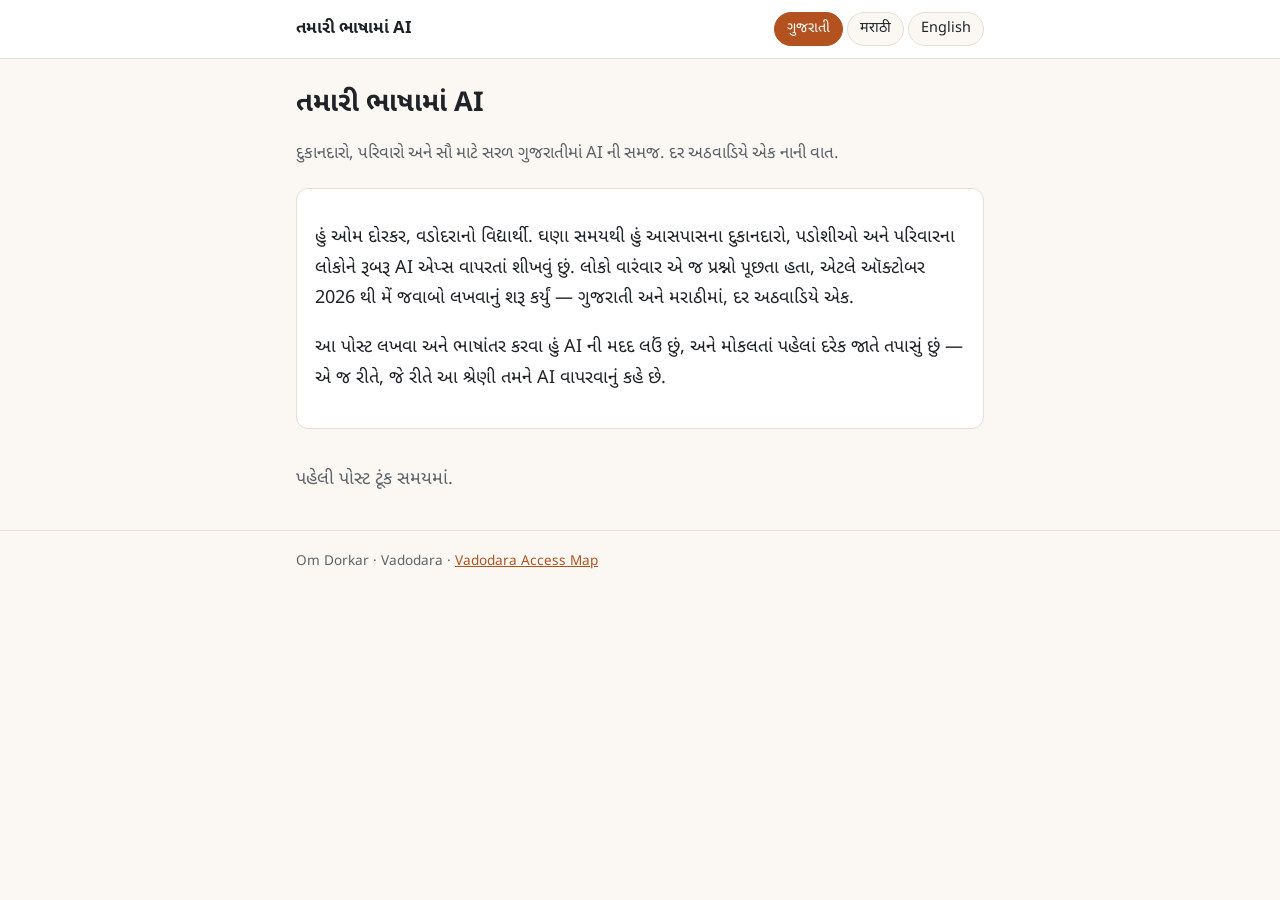
==== post.html @ b699a769 "Add the AI in your language site and 60 draft posts All posts are drafts (published: null) until Om " ====
<!doctype html>
<html lang="gu">
<head>
<meta charset="utf-8">
<meta name="viewport" content="width=device-width, initial-scale=1">
<title>AI in your language · Om Dorkar</title>
<meta name="description" content="Plain-language AI explainers in Gujarati and Marathi for shop owners, families and local businesses in Vadodara.">
<link rel="preconnect" href="https://fonts.googleapis.com">
<link rel="stylesheet" href="https://fonts.googleapis.com/css2?family=Noto+Sans+Devanagari:wght@400;700&family=Noto+Sans+Gujarati:wght@400;700&display=swap">
<link rel="stylesheet" href="style.css">
</head>
<body data-page="post">
<header class="site"><div class="wrap"></div></header>
<main class="wrap"></main>
<footer><div class="wrap"></div></footer>
<script src="data/site.js"></script>
<script src="data/manifest.js"></script>
<script src="app.js"></script>
</body>
</html>
---- style.css ----
:root {
  --bg: #fbf8f3;
  --surface: #ffffff;
  --ink: #1f2328;
  --muted: #5d636b;
  --line: #e6e0d6;
  --accent: #b4521f;
  --accent-soft: #fbe9dd;
  --tip: #eef6ee;
  --tip-line: #9cc79c;
  --ask: #f2f0fb;
  --ask-line: #b3a9e0;
  --draft: #fff4c2;
  font-family: 'Noto Sans Gujarati', 'Noto Sans Devanagari', system-ui, -apple-system, 'Segoe UI', sans-serif;
}
@media (prefers-color-scheme: dark) {
  :root:not([data-theme="light"]) {
    --bg: #17181b; --surface: #202227; --ink: #ecebe8; --muted: #a3a7ad; --line: #34373d;
    --accent: #f0905c; --accent-soft: #3a2a20; --tip: #1f2e22; --tip-line: #4c7a52;
    --ask: #26233a; --ask-line: #5d54a0; --draft: #3d3613;
  }
}
:root[data-theme="dark"] {
  --bg: #17181b; --surface: #202227; --ink: #ecebe8; --muted: #a3a7ad; --line: #34373d;
  --accent: #f0905c; --accent-soft: #3a2a20; --tip: #1f2e22; --tip-line: #4c7a52;
  --ask: #26233a; --ask-line: #5d54a0; --draft: #3d3613;
}
* { box-sizing: border-box; }
body { margin: 0; background: var(--bg); color: var(--ink); font-size: 18px; line-height: 1.7; }
a { color: var(--accent); }
.wrap { max-width: 720px; margin: 0 auto; padding: 0 16px; }
header.site { border-bottom: 1px solid var(--line); background: var(--surface); }
header.site .wrap { display: flex; flex-wrap: wrap; align-items: center; justify-content: space-between; gap: 8px; padding-top: 12px; padding-bottom: 12px; }
header.site a.home { color: var(--ink); text-decoration: none; font-weight: 700; font-size: 1.05rem; }
.langs { display: flex; gap: 4px; }
.langs button { font: inherit; font-size: .9rem; border: 1px solid var(--line); background: var(--bg); color: var(--ink); border-radius: 999px; padding: 4px 12px; cursor: pointer; }
.langs button[aria-pressed="true"] { background: var(--accent); border-color: var(--accent); color: #fff; }
h1 { font-size: 1.7rem; line-height: 1.3; margin: 28px 0 8px; }
h2 { font-size: 1.25rem; margin: 28px 0 6px; }
.lede { color: var(--muted); font-size: 1.05rem; }
.intro { background: var(--surface); border: 1px solid var(--line); border-radius: 12px; padding: 16px 18px; margin: 20px 0; }
.posts { list-style: none; padding: 0; margin: 16px 0 40px; }
.posts li { border-top: 1px solid var(--line); padding: 14px 0; }
.posts a.title { font-weight: 700; font-size: 1.1rem; text-decoration: none; color: var(--ink); }
.posts a.title:hover { color: var(--accent); }
.meta { color: var(--muted); font-size: .85rem; }
.badge { display: inline-block; font-size: .75rem; padding: 1px 8px; border-radius: 6px; background: var(--draft); color: var(--ink); margin-left: 6px; vertical-align: middle; }
.empty { color: var(--muted); padding: 16px 0; }
.note { background: var(--accent-soft); border-radius: 12px; padding: 14px 18px; margin: 20px 0; }
.note strong { display: block; font-size: .9rem; }
.note.missing { border: 2px dashed var(--accent); background: transparent; color: var(--muted); }
.tip { background: var(--tip); border-left: 4px solid var(--tip-line); border-radius: 8px; padding: 12px 16px; margin: 18px 0; }
.ask { background: var(--ask); border-left: 4px solid var(--ask-line); border-radius: 8px; padding: 12px 16px; margin: 18px 0; position: relative; }
.ask p { margin: 0 0 8px; }
.ask button, .actions button, .actions a { font: inherit; font-size: .9rem; border: 1px solid var(--line); background: var(--surface); color: var(--ink); border-radius: 8px; padding: 6px 12px; cursor: pointer; text-decoration: none; display: inline-block; }
.actions { display: flex; flex-wrap: wrap; gap: 8px; margin: 28px 0; }
.actions a.wa { background: #1f9d55; border-color: #1f9d55; color: #fff; }
.draftbar { background: var(--draft); padding: 8px 16px; font-size: .9rem; text-align: center; }
nav.pn { display: flex; justify-content: space-between; gap: 12px; border-top: 1px solid var(--line); padding: 16px 0 40px; font-size: .95rem; }
footer { border-top: 1px solid var(--line); color: var(--muted); font-size: .85rem; padding: 20px 0 40px; }
@media print {
  header.site, .actions, nav.pn, footer, .draftbar, .ask button, .langs { display: none !important; }
  body { background: #fff; color: #000; font-size: 15pt; }
  .tip, .ask, .note { border: 1px solid #999; background: #fff; }
}
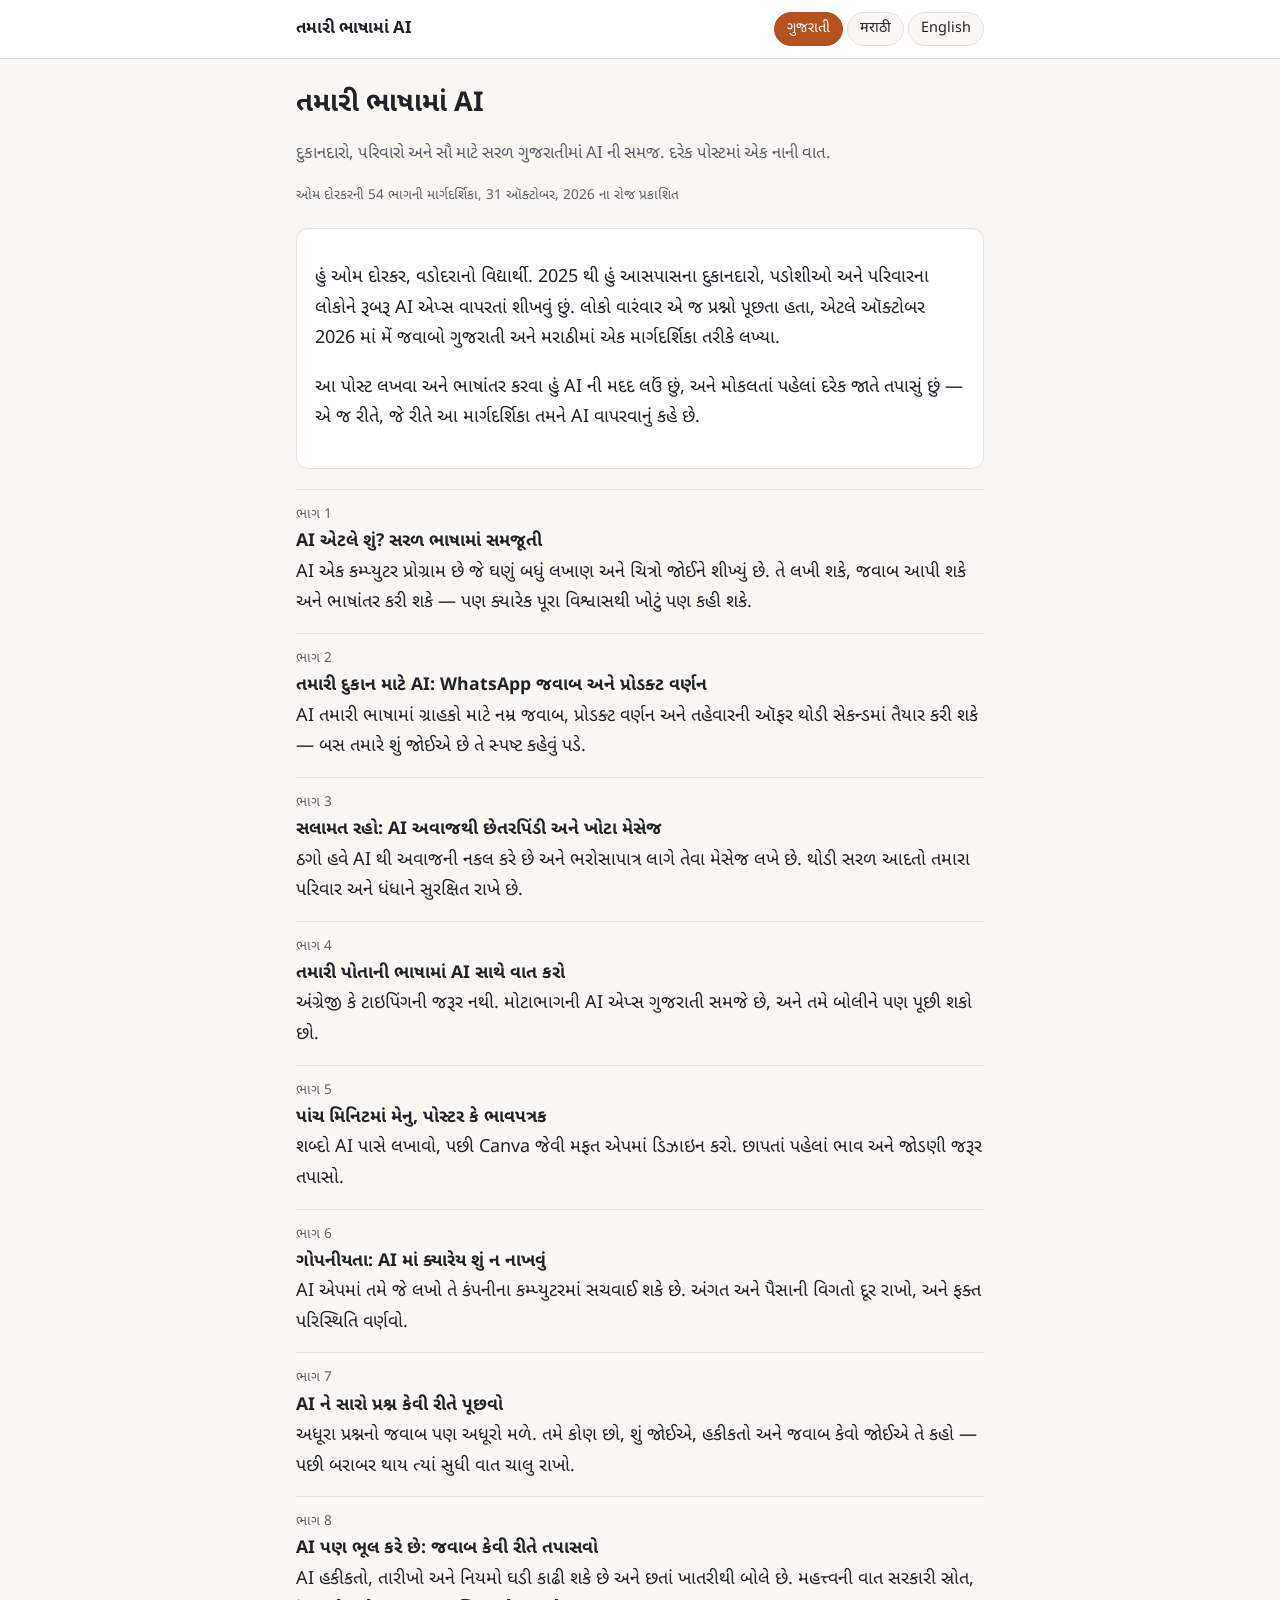
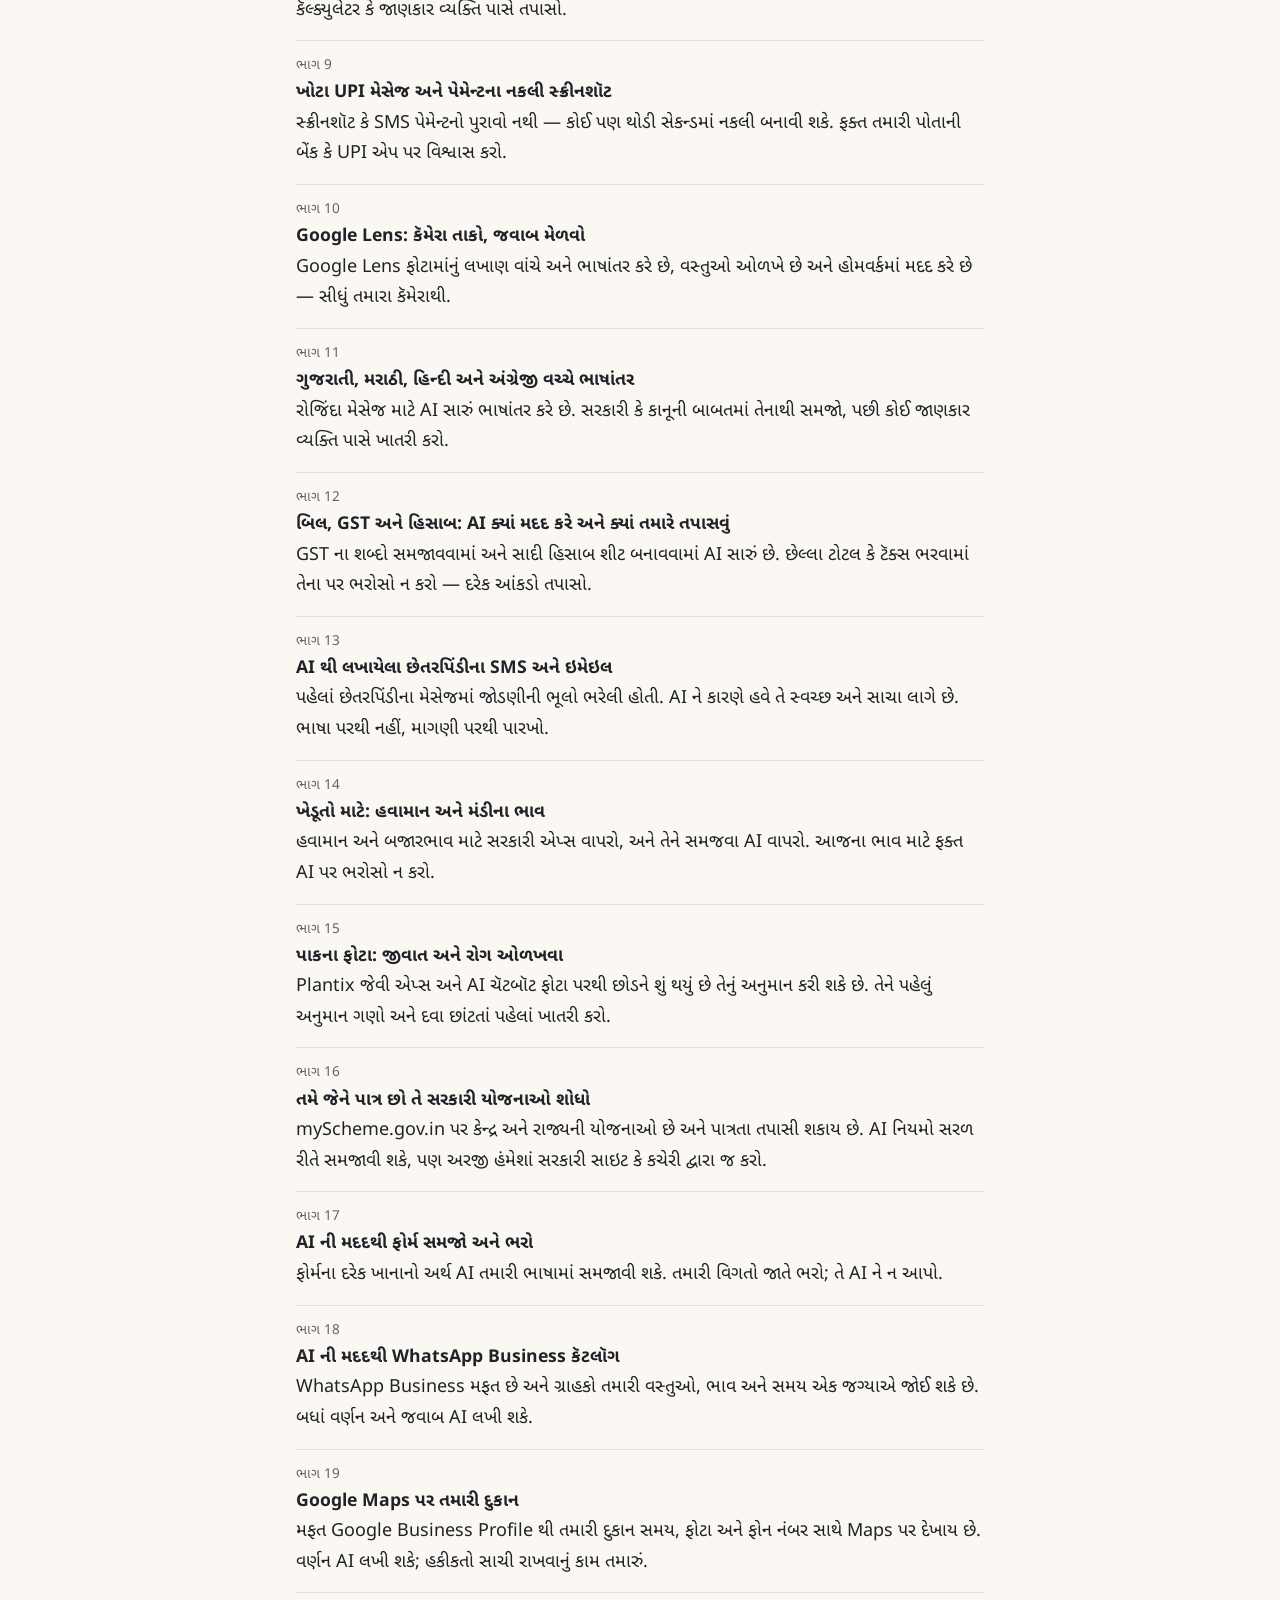
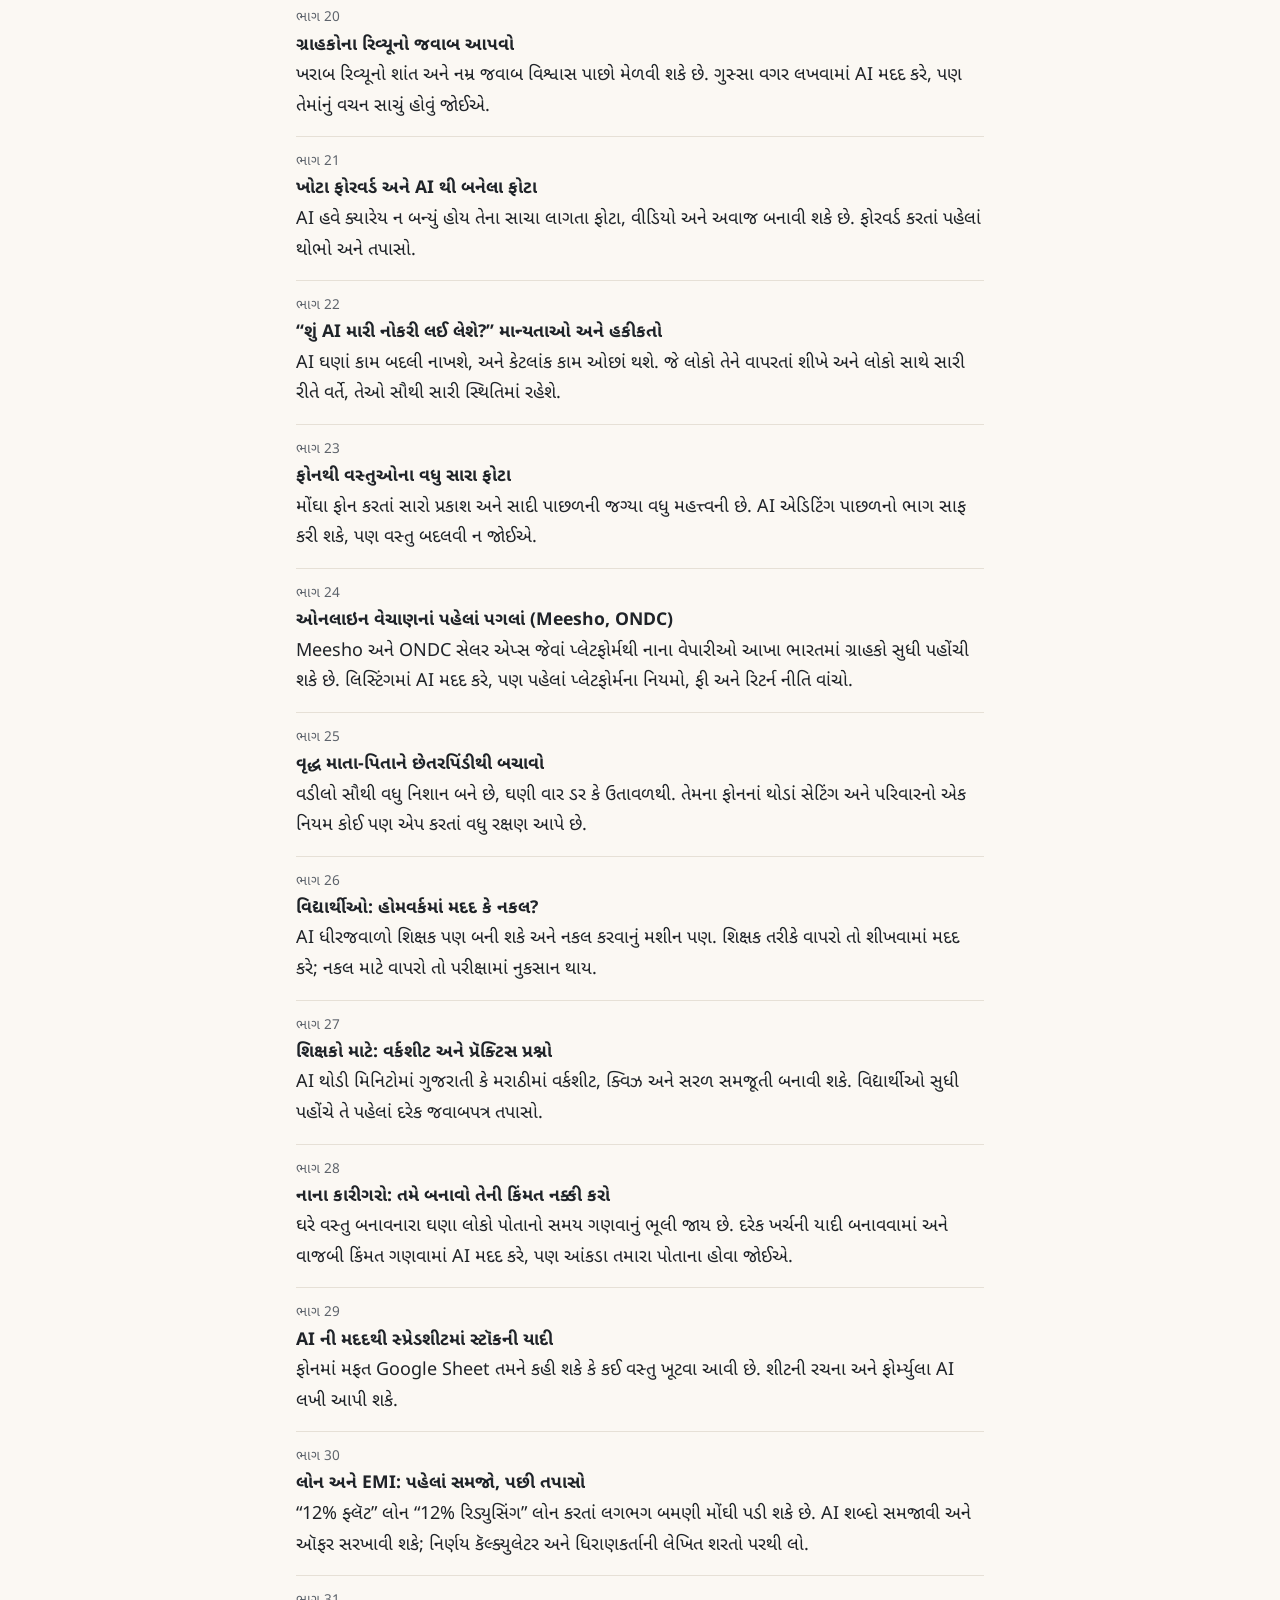
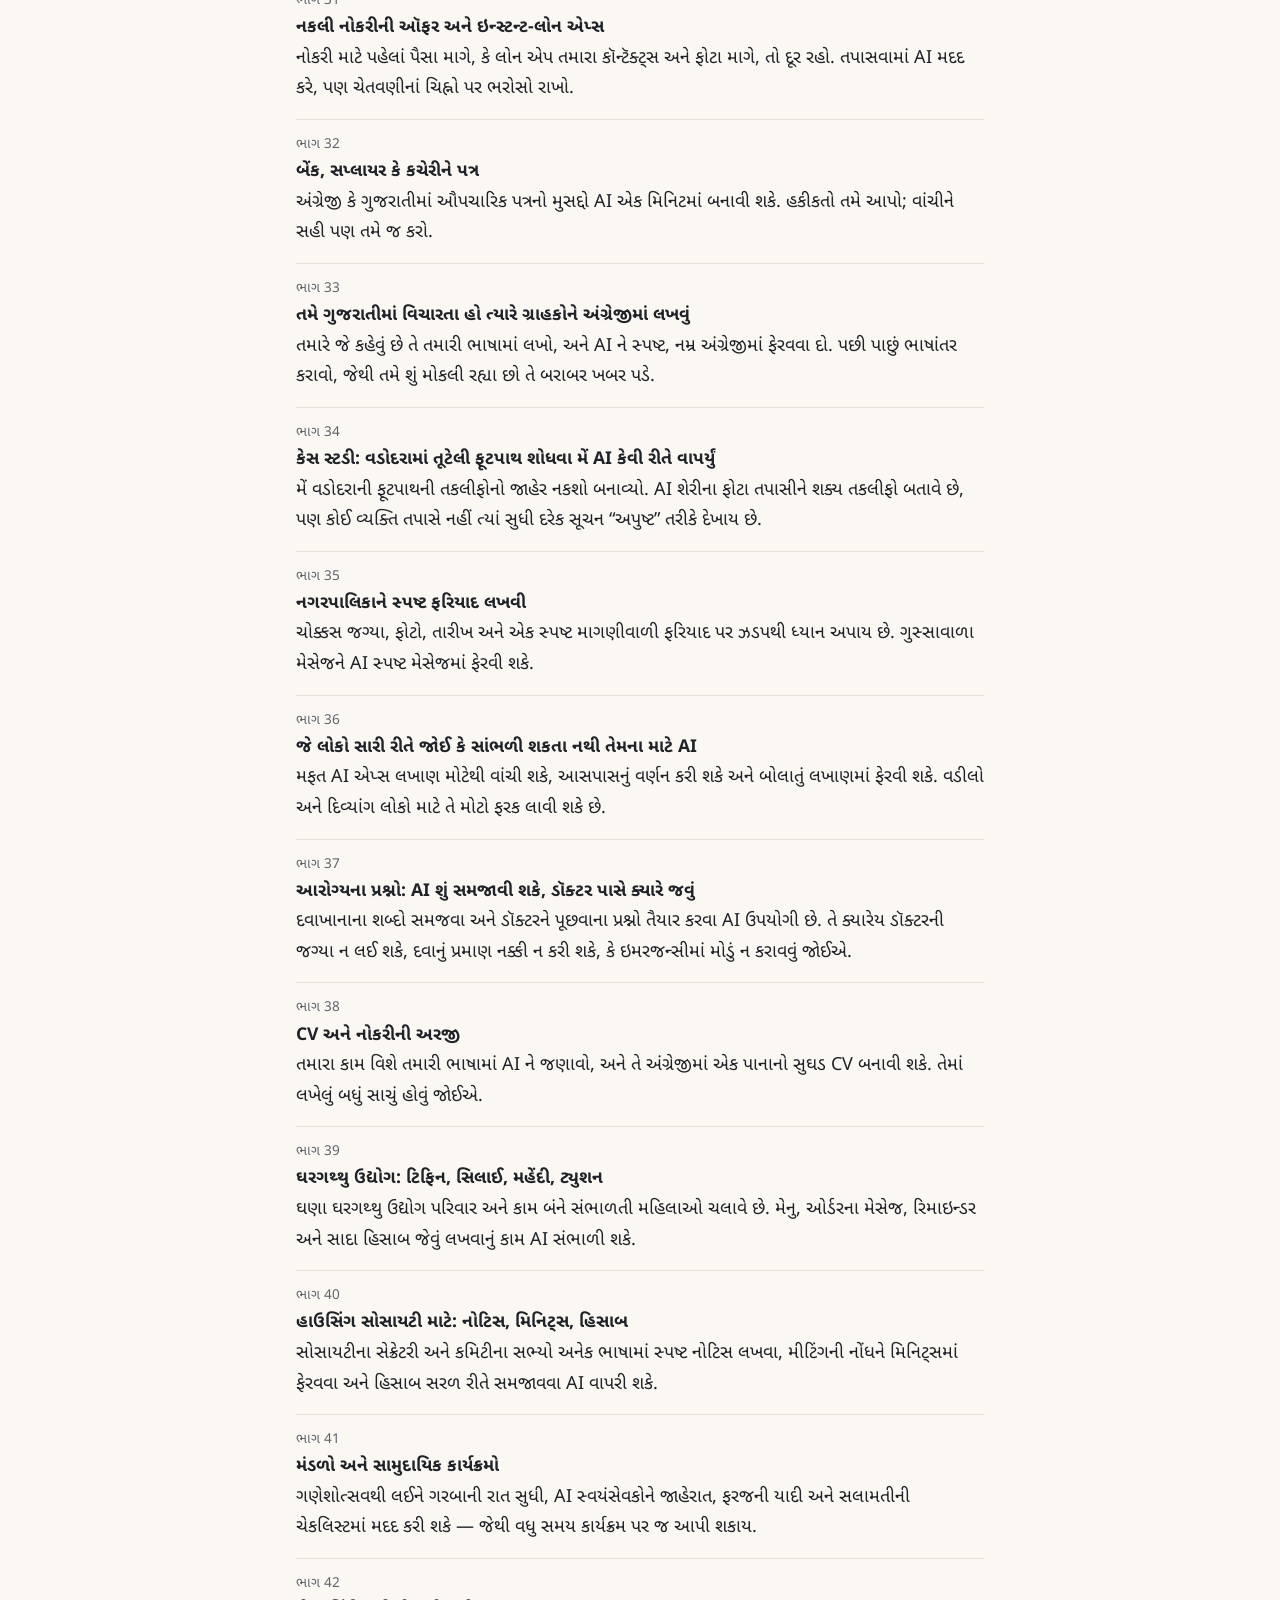
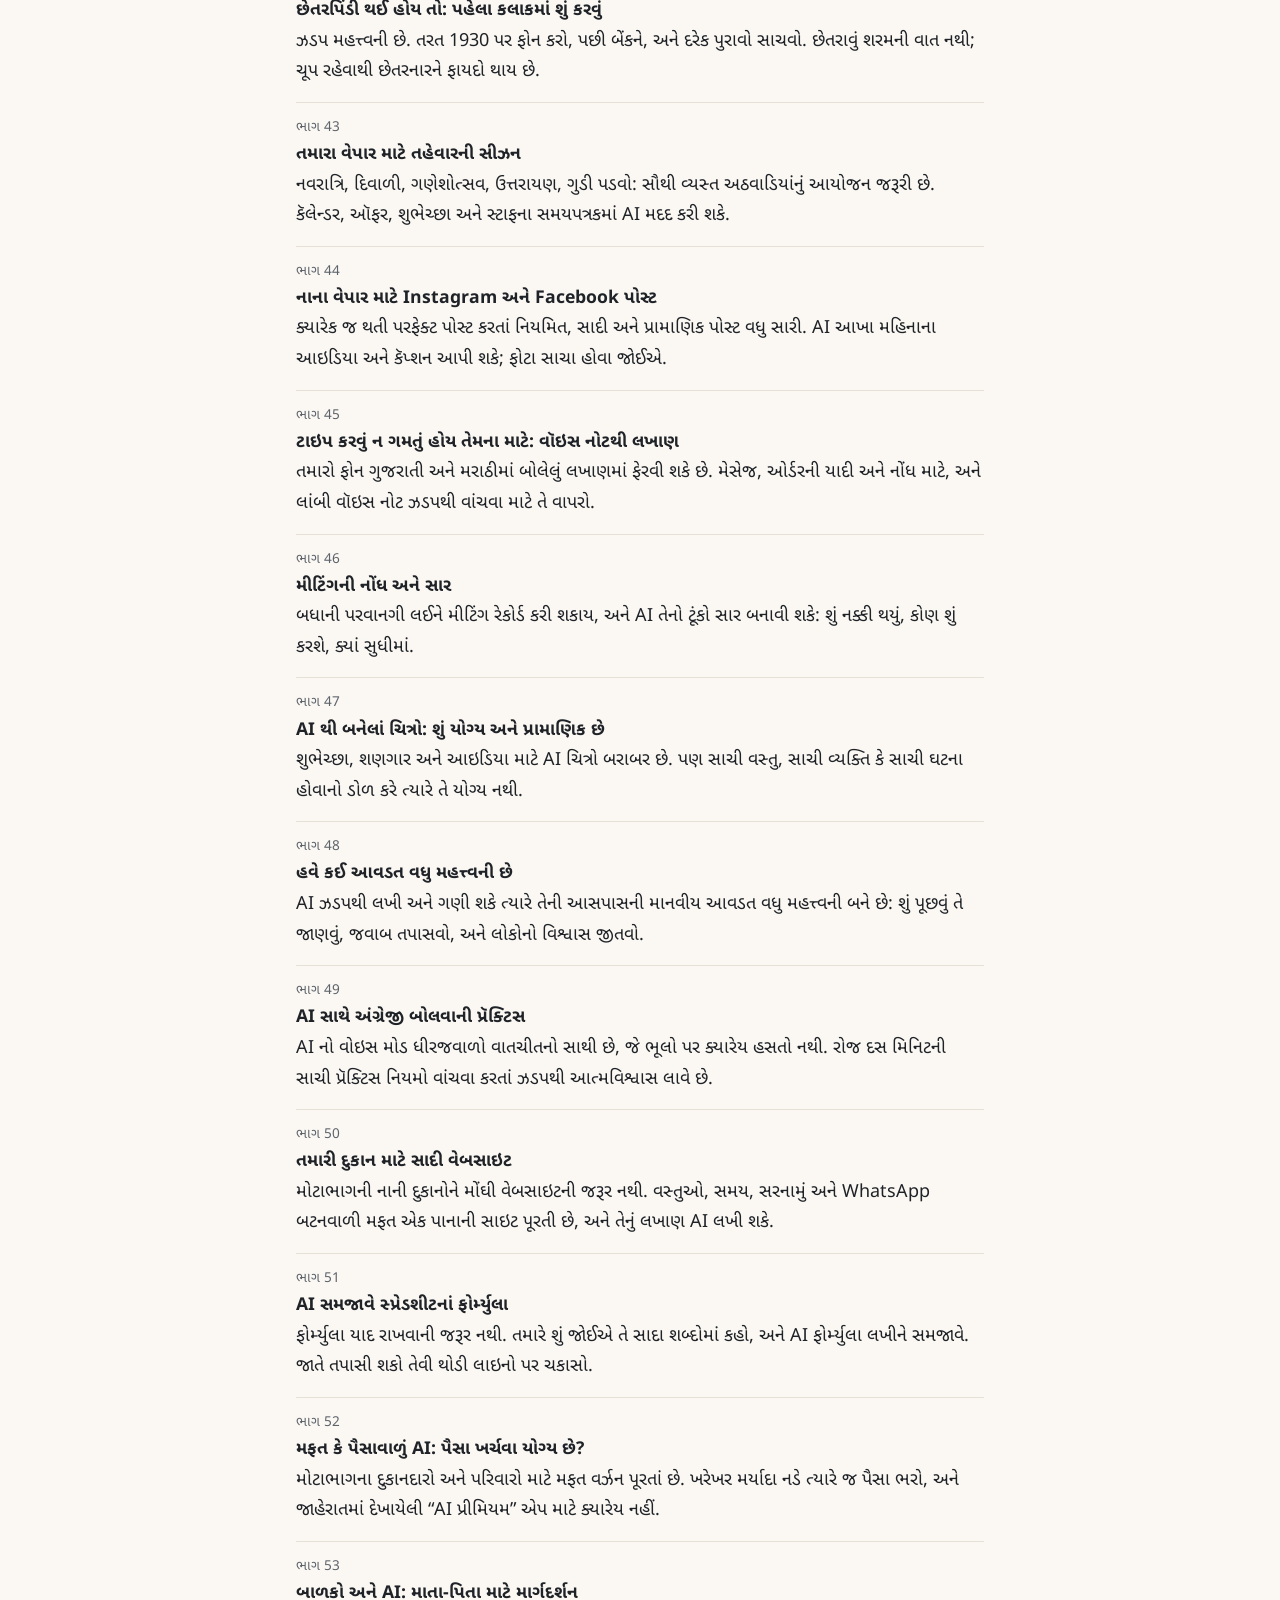
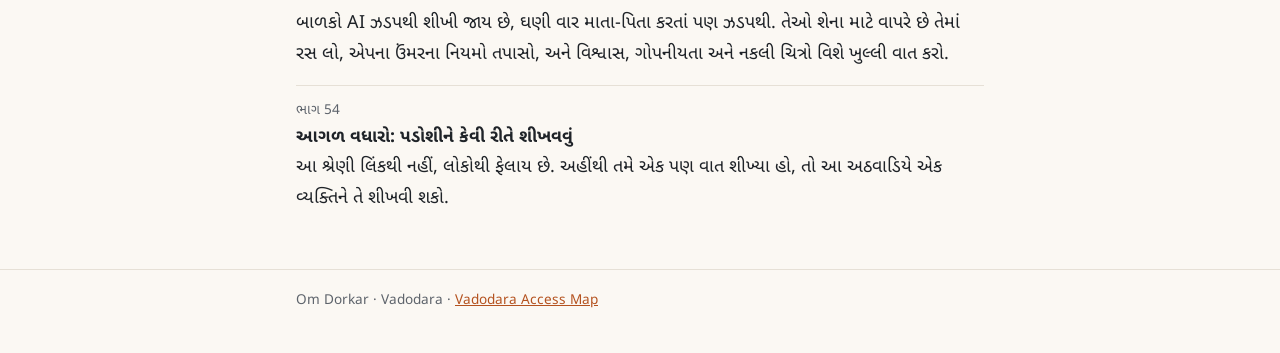
==== commit bc44f3d7: "Add explainer pictures and more detail to Parts 1-6 Pictures are SVG diagrams with Gujarati, Marathi" ====
--- a/post.html
+++ b/post.html
@@ -15,6 +15,7 @@
 <footer><div class="wrap"></div></footer>
 <script src="data/site.js"></script>
 <script src="data/manifest.js"></script>
+<script src="data/figures.js"></script>
 <script src="app.js"></script>
 </body>
 </html>
--- a/style.css
+++ b/style.css
@@ -11,6 +11,9 @@
   --ask: #f2f0fb;
   --ask-line: #b3a9e0;
   --draft: #fff4c2;
+  --bad: #b42318;
+  --bad-soft: #fde8e7;
+  --key: #e9e4db;
   font-family: 'Noto Sans Gujarati', 'Noto Sans Devanagari', system-ui, -apple-system, 'Segoe UI', sans-serif;
 }
 @media (prefers-color-scheme: dark) {
@@ -18,12 +21,14 @@
     --bg: #17181b; --surface: #202227; --ink: #ecebe8; --muted: #a3a7ad; --line: #34373d;
     --accent: #f0905c; --accent-soft: #3a2a20; --tip: #1f2e22; --tip-line: #4c7a52;
     --ask: #26233a; --ask-line: #5d54a0; --draft: #3d3613;
+    --bad: #f97066; --bad-soft: #3b1f1d; --key: #34373d;
   }
 }
 :root[data-theme="dark"] {
   --bg: #17181b; --surface: #202227; --ink: #ecebe8; --muted: #a3a7ad; --line: #34373d;
   --accent: #f0905c; --accent-soft: #3a2a20; --tip: #1f2e22; --tip-line: #4c7a52;
   --ask: #26233a; --ask-line: #5d54a0; --draft: #3d3613;
+    --bad: #f97066; --bad-soft: #3b1f1d; --key: #34373d;
 }
 * { box-sizing: border-box; }
 body { margin: 0; background: var(--bg); color: var(--ink); font-size: 18px; line-height: 1.7; }
@@ -63,3 +68,18 @@
   body { background: #fff; color: #000; font-size: 15pt; }
   .tip, .ask, .note { border: 1px solid #999; background: #fff; }
 }
+/* Explainer pictures (data/figures.js) */
+.fig { margin: 24px auto; max-width: 420px; }
+.fig svg { width: 100%; height: auto; display: block; }
+.fig figcaption { color: var(--muted); font-size: .9rem; text-align: center; margin-top: 8px; }
+.fg-t { fill: var(--ink); }
+.fg-m { fill: var(--muted); }
+.fg-box { fill: var(--surface); stroke: var(--line); stroke-width: 1.5; }
+.fg-soft { fill: var(--accent-soft); stroke: var(--accent); stroke-width: 1.5; }
+.fg-ok { fill: var(--tip); stroke: var(--tip-line); stroke-width: 1.5; }
+.fg-bad { fill: var(--bad-soft); stroke: var(--bad); stroke-width: 1.5; }
+.fg-key { fill: var(--key); }
+.fg-mic { fill: var(--accent); }
+.fg-arrow { stroke: var(--muted); stroke-width: 2; fill: none; stroke-linecap: round; }
+.fg-ah { fill: var(--muted); }
+@media print { .fig { break-inside: avoid; } }
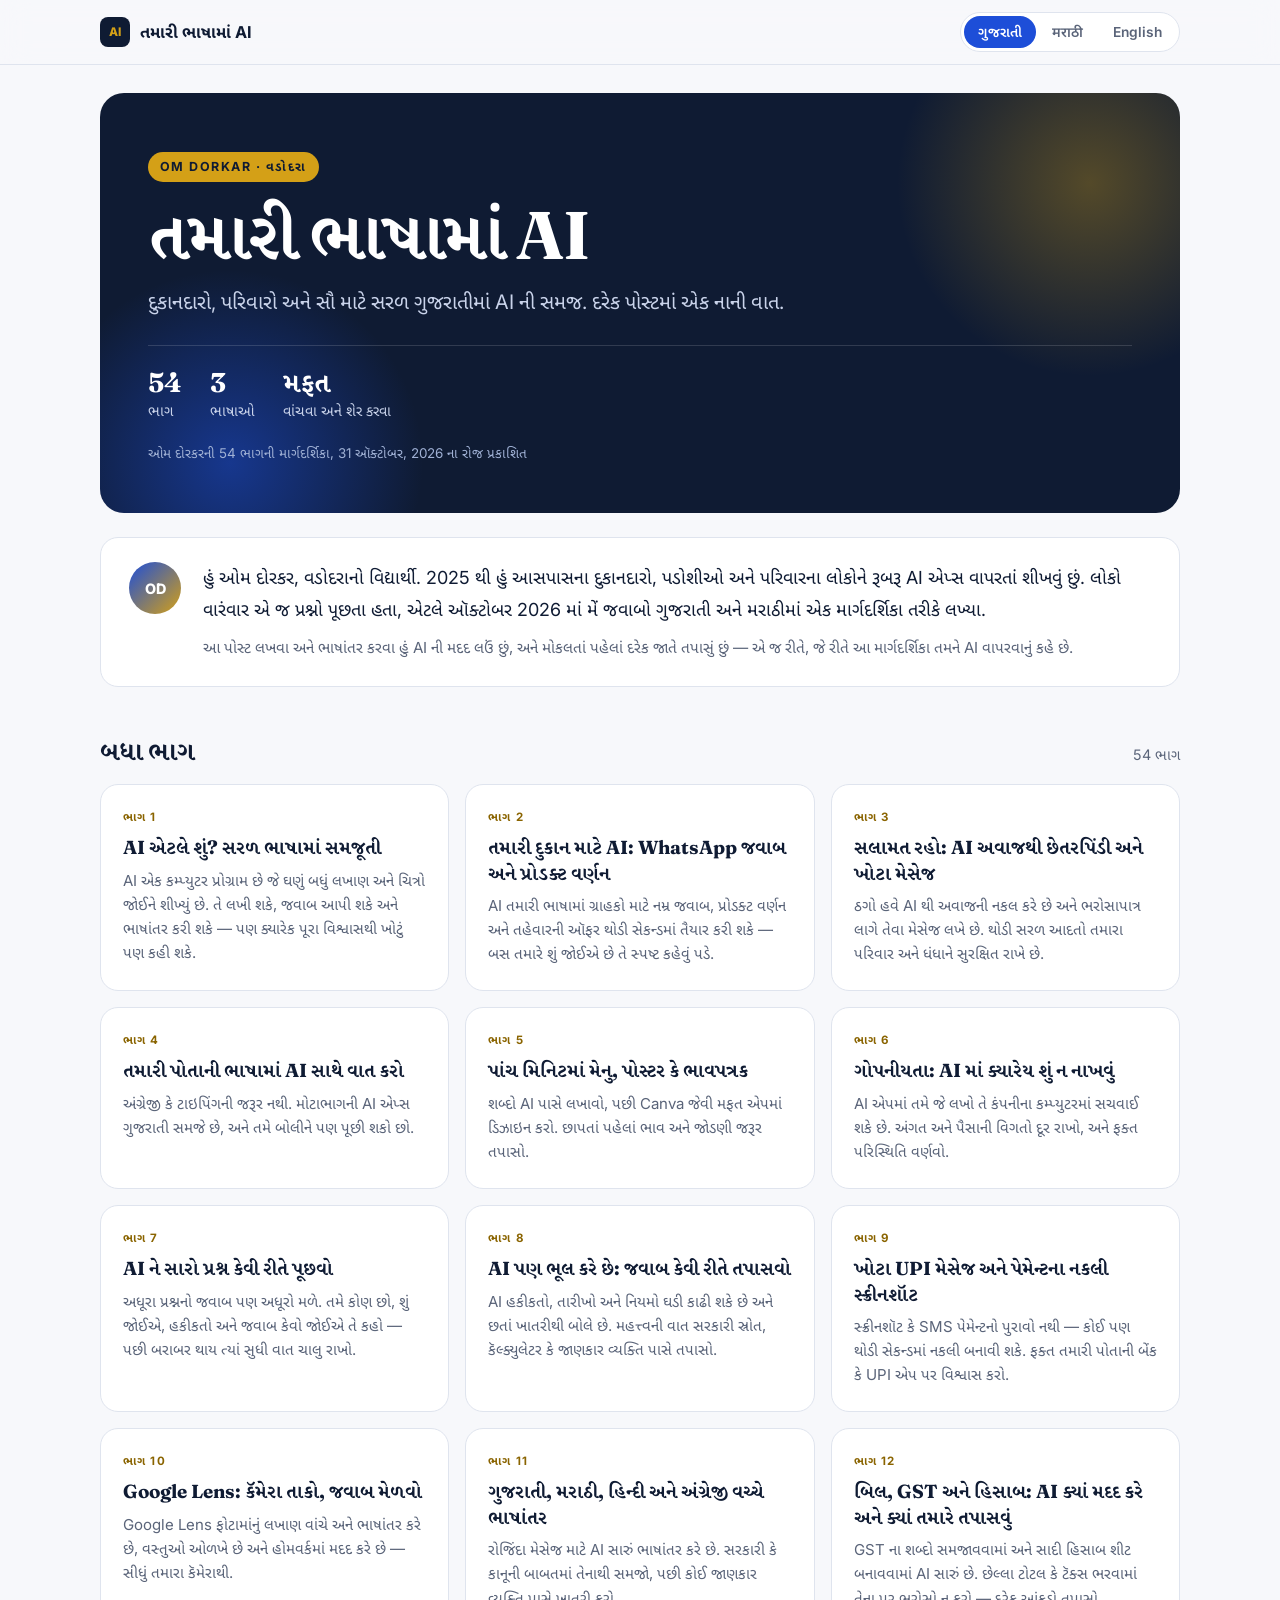
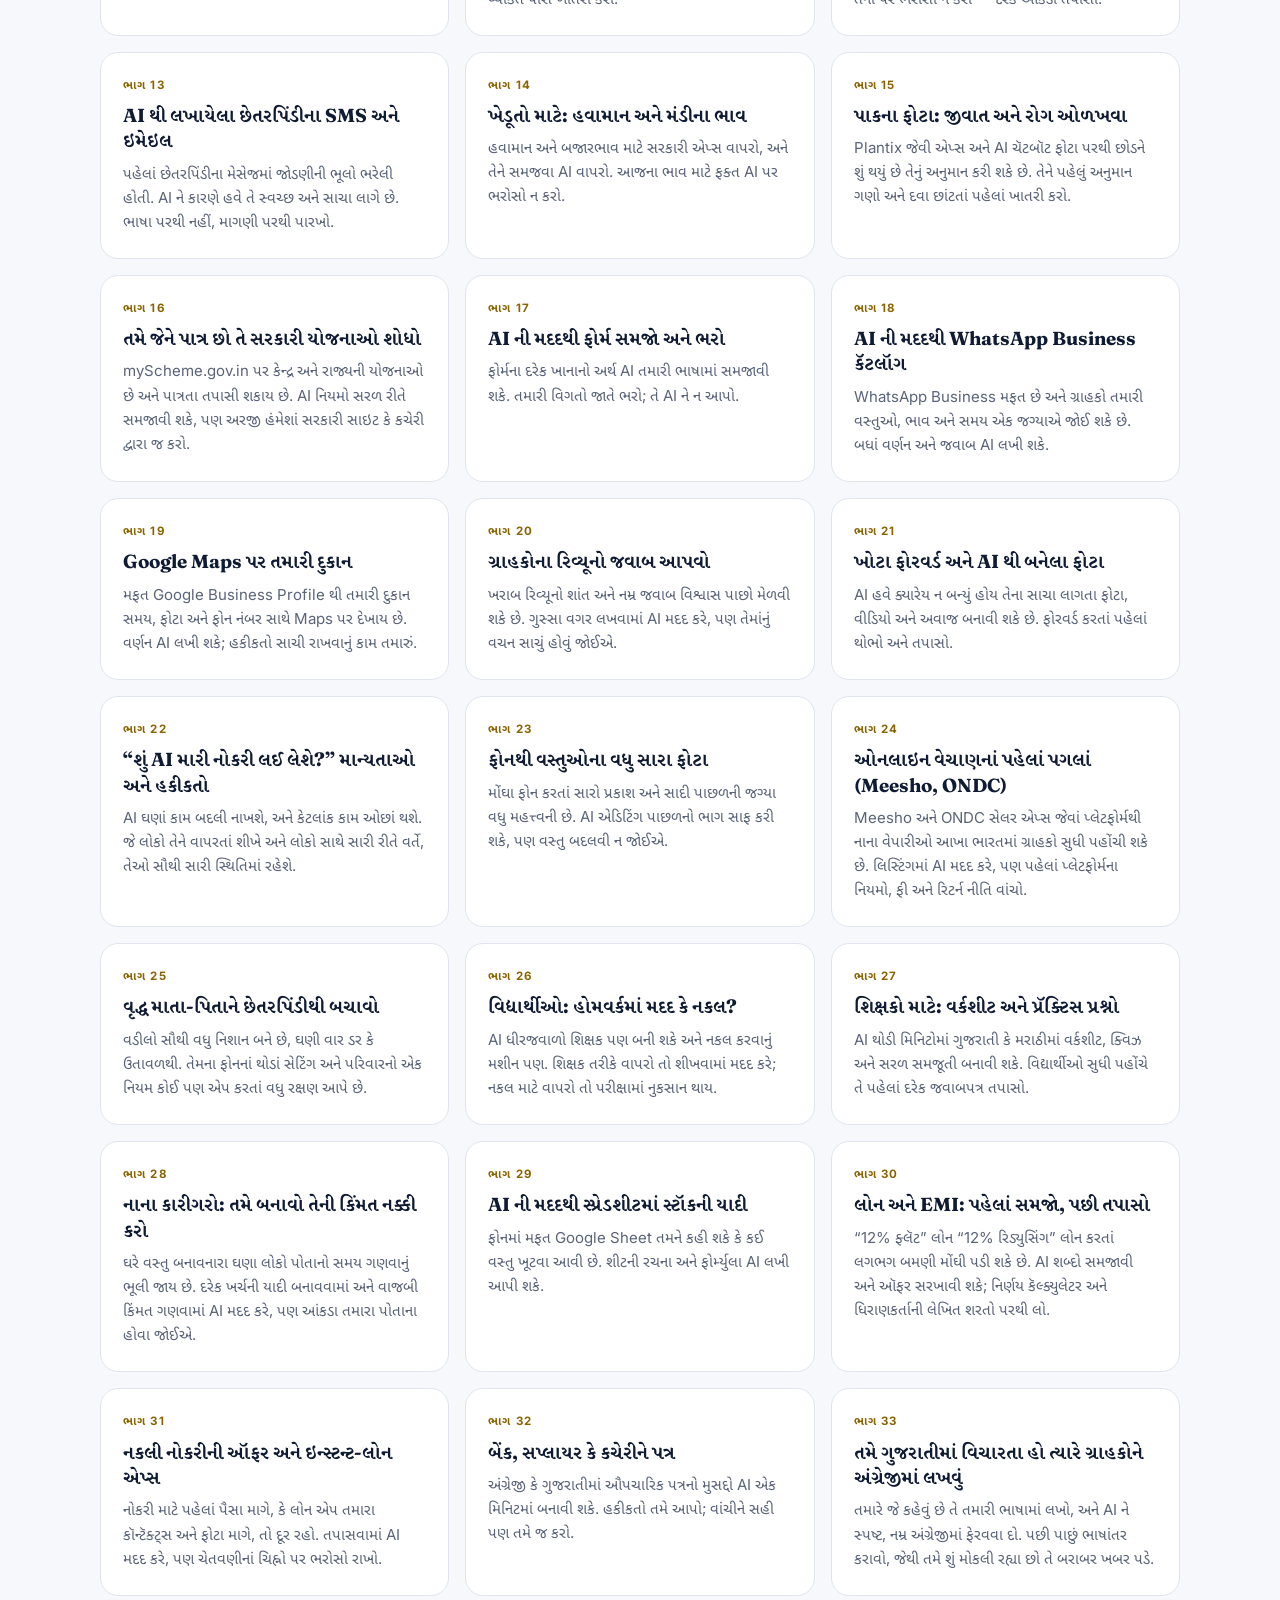
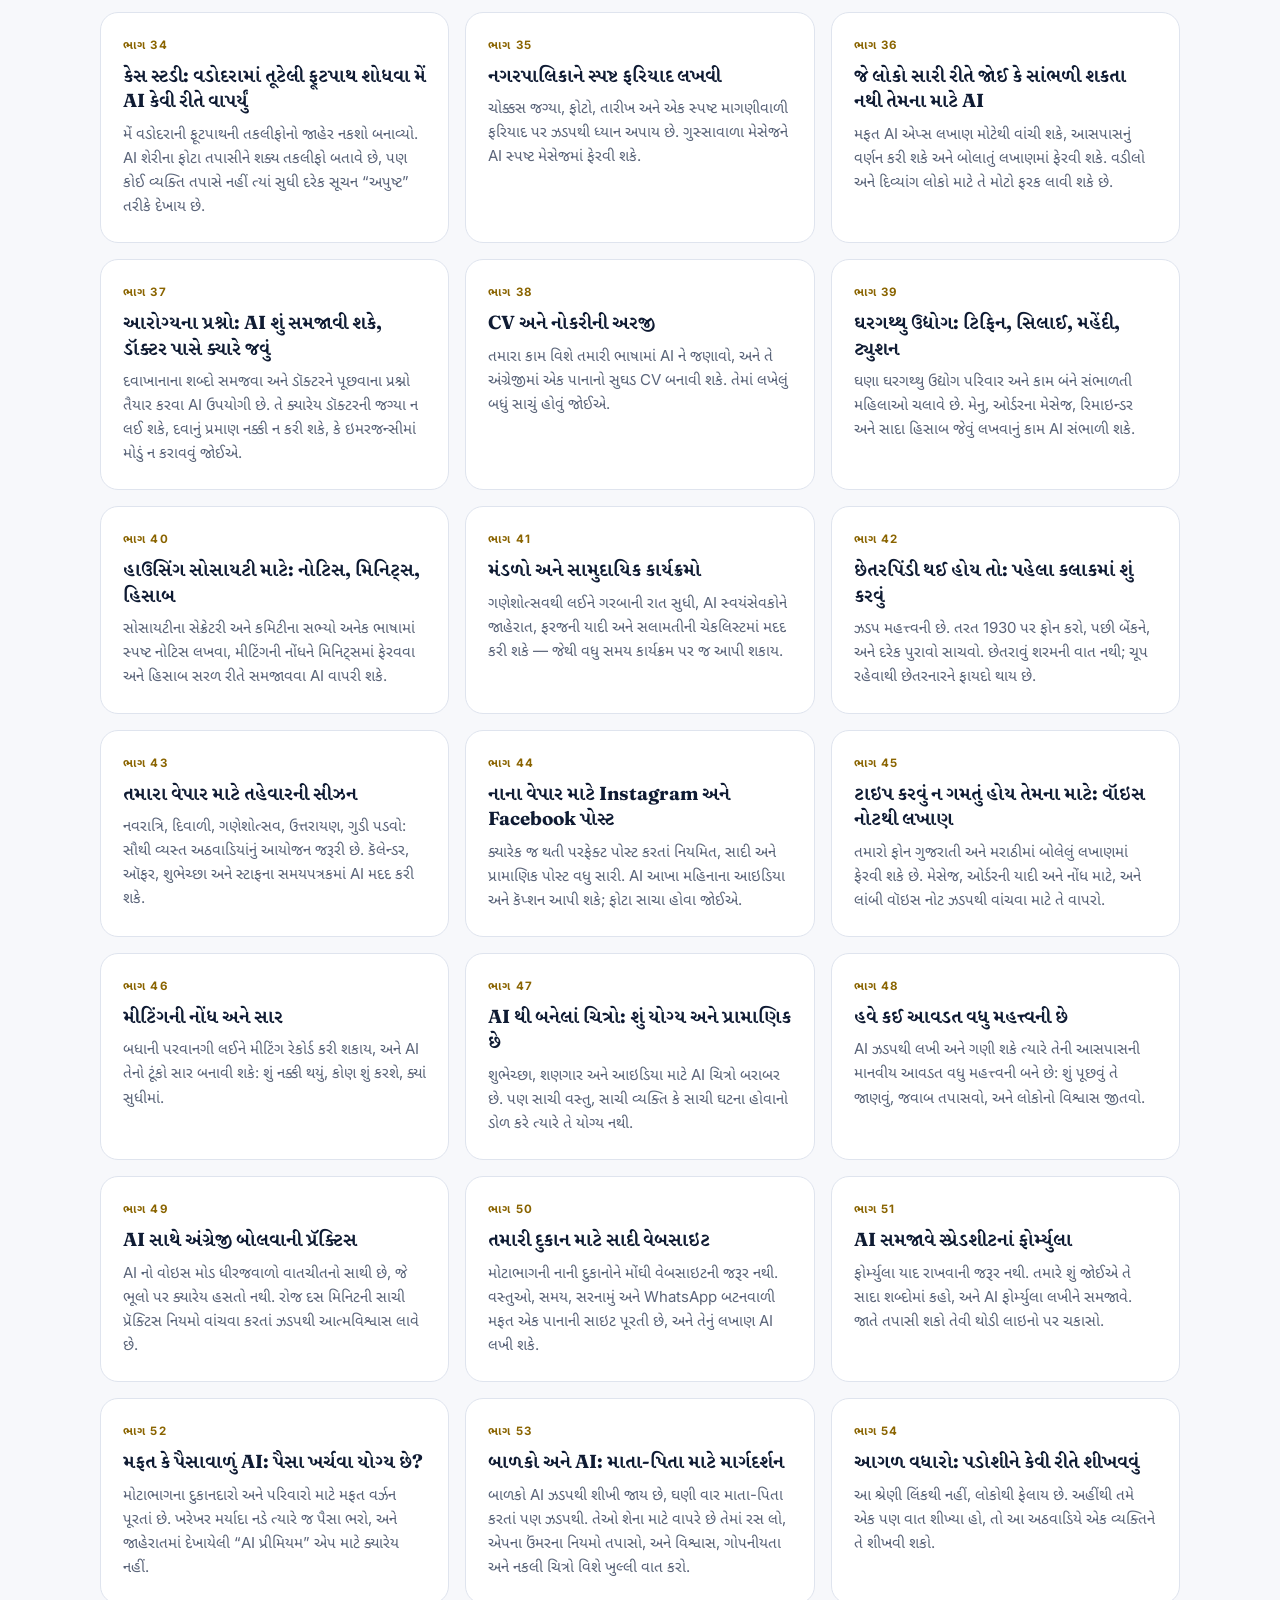
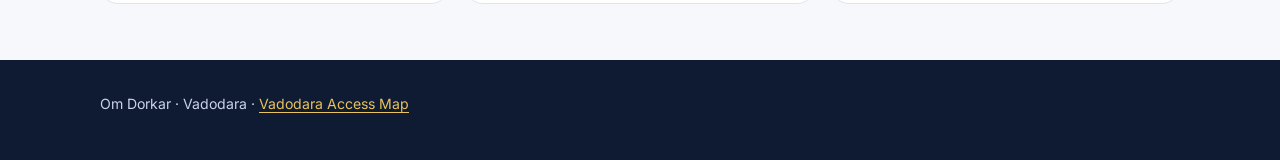
==== commit 4bc959b4: "New look: deep blue and gold, hero panel, card grid for parts, cleaner post pages" ====
--- a/post.html
+++ b/post.html
@@ -6,7 +6,8 @@
 <title>AI in your language · Om Dorkar</title>
 <meta name="description" content="Plain-language AI explainers in Gujarati and Marathi for shop owners, families and local businesses in Vadodara.">
 <link rel="preconnect" href="https://fonts.googleapis.com">
-<link rel="stylesheet" href="https://fonts.googleapis.com/css2?family=Noto+Sans+Devanagari:wght@400;700&family=Noto+Sans+Gujarati:wght@400;700&display=swap">
+<link rel="preconnect" href="https://fonts.gstatic.com" crossorigin>
+<link rel="stylesheet" href="https://fonts.googleapis.com/css2?family=Fraunces:opsz,wght@9..144,600;9..144,700&family=Inter:wght@400;500;600;700;800&family=Noto+Sans+Devanagari:wght@400;600;700&family=Noto+Sans+Gujarati:wght@400;600;700&family=Noto+Serif+Devanagari:wght@600;700&family=Noto+Serif+Gujarati:wght@600;700&display=swap">
 <link rel="stylesheet" href="style.css">
 </head>
 <body data-page="post">
@@ -16,6 +17,7 @@
 <script src="data/site.js"></script>
 <script src="data/manifest.js"></script>
 <script src="data/figures.js"></script>
+<script src="data/infographic.js"></script>
 <script src="app.js"></script>
 </body>
 </html>
--- a/style.css
+++ b/style.css
@@ -1,72 +1,145 @@
 :root {
-  --bg: #fbf8f3;
+  --bg: #f7f8fb;
+  --bg2: #eef1f7;
   --surface: #ffffff;
-  --ink: #1f2328;
-  --muted: #5d636b;
-  --line: #e6e0d6;
-  --accent: #b4521f;
-  --accent-soft: #fbe9dd;
-  --tip: #eef6ee;
-  --tip-line: #9cc79c;
-  --ask: #f2f0fb;
-  --ask-line: #b3a9e0;
+  --ink: #0f1b33;
+  --muted: #5a6479;
+  --line: #dfe4ee;
+  --accent: #1d4ed8;
+  --accent-soft: #e6edfd;
+  --gold: #d4a017;
+  --gold-text: #8a6400;
+  --gold-soft: #fbf3dc;
+  --navy: #0f1b33;
+  --tip: #e8f5ee;
+  --tip-line: #2f8a5c;
+  --ask: #fbf3dc;
+  --ask-line: #d4a017;
   --draft: #fff4c2;
   --bad: #b42318;
   --bad-soft: #fde8e7;
-  --key: #e9e4db;
-  font-family: 'Noto Sans Gujarati', 'Noto Sans Devanagari', system-ui, -apple-system, 'Segoe UI', sans-serif;
+  --key: #e7ebf3;
+  --serif: 'Fraunces', 'Noto Serif Gujarati', 'Noto Serif Devanagari', Georgia, serif;
+  --sans: 'Inter', 'Noto Sans Gujarati', 'Noto Sans Devanagari', system-ui, -apple-system, 'Segoe UI', sans-serif;
+  font-family: var(--sans);
 }
 @media (prefers-color-scheme: dark) {
   :root:not([data-theme="light"]) {
-    --bg: #17181b; --surface: #202227; --ink: #ecebe8; --muted: #a3a7ad; --line: #34373d;
-    --accent: #f0905c; --accent-soft: #3a2a20; --tip: #1f2e22; --tip-line: #4c7a52;
-    --ask: #26233a; --ask-line: #5d54a0; --draft: #3d3613;
-    --bad: #f97066; --bad-soft: #3b1f1d; --key: #34373d;
+    --bg: #0d1424; --bg2: #121a2e; --surface: #162036; --ink: #e8ecf5; --muted: #a3adc2; --line: #26314a;
+    --accent: #7aa2ff; --accent-soft: #1a2747; --gold: #e8c25a; --gold-text: #e8c25a; --gold-soft: #2a2414; --navy: #08101f;
+    --tip: #14291f; --tip-line: #4fb987; --ask: #2a2414; --ask-line: #e8c25a; --draft: #3d3613;
+    --bad: #f97066; --bad-soft: #3b1f1d; --key: #26314a;
   }
 }
 :root[data-theme="dark"] {
-  --bg: #17181b; --surface: #202227; --ink: #ecebe8; --muted: #a3a7ad; --line: #34373d;
-  --accent: #f0905c; --accent-soft: #3a2a20; --tip: #1f2e22; --tip-line: #4c7a52;
-  --ask: #26233a; --ask-line: #5d54a0; --draft: #3d3613;
-    --bad: #f97066; --bad-soft: #3b1f1d; --key: #34373d;
+  --bg: #0d1424; --bg2: #121a2e; --surface: #162036; --ink: #e8ecf5; --muted: #a3adc2; --line: #26314a;
+  --accent: #7aa2ff; --accent-soft: #1a2747; --gold: #e8c25a; --gold-text: #e8c25a; --gold-soft: #2a2414; --navy: #08101f;
+  --tip: #14291f; --tip-line: #4fb987; --ask: #2a2414; --ask-line: #e8c25a; --draft: #3d3613;
+  --bad: #f97066; --bad-soft: #3b1f1d; --key: #26314a;
 }
 * { box-sizing: border-box; }
-body { margin: 0; background: var(--bg); color: var(--ink); font-size: 18px; line-height: 1.7; }
-a { color: var(--accent); }
-.wrap { max-width: 720px; margin: 0 auto; padding: 0 16px; }
-header.site { border-bottom: 1px solid var(--line); background: var(--surface); }
-header.site .wrap { display: flex; flex-wrap: wrap; align-items: center; justify-content: space-between; gap: 8px; padding-top: 12px; padding-bottom: 12px; }
-header.site a.home { color: var(--ink); text-decoration: none; font-weight: 700; font-size: 1.05rem; }
-.langs { display: flex; gap: 4px; }
-.langs button { font: inherit; font-size: .9rem; border: 1px solid var(--line); background: var(--bg); color: var(--ink); border-radius: 999px; padding: 4px 12px; cursor: pointer; }
-.langs button[aria-pressed="true"] { background: var(--accent); border-color: var(--accent); color: #fff; }
-h1 { font-size: 1.7rem; line-height: 1.3; margin: 28px 0 8px; }
-h2 { font-size: 1.25rem; margin: 28px 0 6px; }
-.lede { color: var(--muted); font-size: 1.05rem; }
-.intro { background: var(--surface); border: 1px solid var(--line); border-radius: 12px; padding: 16px 18px; margin: 20px 0; }
-.posts { list-style: none; padding: 0; margin: 16px 0 40px; }
-.posts li { border-top: 1px solid var(--line); padding: 14px 0; }
-.posts a.title { font-weight: 700; font-size: 1.1rem; text-decoration: none; color: var(--ink); }
-.posts a.title:hover { color: var(--accent); }
-.meta { color: var(--muted); font-size: .85rem; }
-.badge { display: inline-block; font-size: .75rem; padding: 1px 8px; border-radius: 6px; background: var(--draft); color: var(--ink); margin-left: 6px; vertical-align: middle; }
+body { margin: 0; background: var(--bg); color: var(--ink); font-size: 18px; line-height: 1.75; -webkit-font-smoothing: antialiased; }
+a { color: var(--accent); text-underline-offset: 3px; text-decoration-thickness: 1px; }
+.wrap { max-width: 740px; margin: 0 auto; padding: 0 20px; }
+body[data-page="index"] main.wrap, header.site .wrap, footer .wrap { max-width: 1120px; }
+
+/* header */
+header.site { position: sticky; top: 0; z-index: 10; background: color-mix(in srgb, var(--bg) 88%, transparent); backdrop-filter: blur(14px); -webkit-backdrop-filter: blur(14px); border-bottom: 1px solid var(--line); }
+header.site .wrap { display: flex; flex-wrap: wrap; align-items: center; justify-content: space-between; gap: 10px; padding-top: 12px; padding-bottom: 12px; }
+header.site a.home { color: var(--ink); text-decoration: none; font-weight: 700; font-size: 1.02rem; display: inline-flex; align-items: center; gap: 10px; }
+header.site a.home::before { content: "AI"; display: grid; place-items: center; width: 30px; height: 30px; border-radius: 8px; background: var(--navy); color: var(--gold); font-family: 'Inter', sans-serif; font-size: .74rem; font-weight: 800; letter-spacing: .02em; }
+.langs { display: flex; gap: 2px; background: var(--surface); border: 1px solid var(--line); border-radius: 999px; padding: 3px; }
+.langs button { font: inherit; font-size: .86rem; font-weight: 600; border: 0; background: transparent; color: var(--muted); border-radius: 999px; padding: 4px 14px; cursor: pointer; transition: background .2s, color .2s; }
+.langs button:hover { color: var(--ink); }
+.langs button[aria-pressed="true"] { background: var(--accent); color: #fff; }
+
+/* type */
+h1 { font-family: var(--serif); font-size: clamp(1.9rem, 4.4vw, 2.7rem); line-height: 1.2; letter-spacing: -.015em; margin: 36px 0 12px; font-weight: 700; }
+h2 { font-family: var(--serif); font-size: 1.45rem; line-height: 1.3; margin: 40px 0 10px; font-weight: 700; }
+h2::before { content: ""; display: block; width: 32px; height: 3px; background: var(--gold); border-radius: 2px; margin-bottom: 12px; }
+.lede { color: var(--muted); font-size: 1.12rem; line-height: 1.65; }
+.meta { color: var(--muted); font-size: .84rem; }
+.badge { display: inline-block; font-size: .72rem; font-weight: 700; padding: 1px 8px; border-radius: 6px; background: var(--draft); color: var(--ink); margin-left: 6px; vertical-align: middle; }
+ul, ol { padding-left: 24px; }
+li { margin-bottom: 6px; }
+li::marker { color: var(--accent); font-weight: 700; }
+
+/* index: hero panel */
+.hero { position: relative; overflow: hidden; background: var(--navy); color: #eef2fb; border-radius: 24px; padding: 56px 48px 48px; margin: 28px 0 0; }
+.hero::before { content: ""; position: absolute; right: -120px; top: -120px; width: 420px; height: 420px; border-radius: 50%; background: radial-gradient(circle, rgba(212,160,23,.35), transparent 65%); }
+.hero::after { content: ""; position: absolute; left: -80px; bottom: -160px; width: 420px; height: 420px; border-radius: 50%; background: radial-gradient(circle, rgba(29,78,216,.55), transparent 65%); }
+.hero > * { position: relative; z-index: 1; }
+.hero .kicker { display: inline-block; font-size: .78rem; font-weight: 700; letter-spacing: .12em; text-transform: uppercase; color: var(--navy); background: #d4a017; border-radius: 999px; padding: 4px 12px; margin: 0 0 18px; }
+.hero h1 { color: #fff; font-size: clamp(2.4rem, 6vw, 4.2rem); line-height: 1.05; margin: 0 0 16px; max-width: 760px; }
+.hero .lede { color: #c9d3ea; font-size: clamp(1.05rem, 1.8vw, 1.25rem); max-width: 640px; margin: 0 0 26px; }
+.hero .facts { display: flex; flex-wrap: wrap; gap: 10px 28px; margin: 0; padding: 22px 0 0; border-top: 1px solid rgba(255,255,255,.14); list-style: none; }
+.hero .facts li { margin: 0; color: #c9d3ea; font-size: .9rem; }
+.hero .facts b { display: block; font-family: var(--serif); font-size: 1.7rem; color: #fff; line-height: 1.1; }
+.hero .meta { color: #9fb0d4; margin: 18px 0 0; }
+
+.intro { background: var(--surface); border: 1px solid var(--line); border-radius: 18px; padding: 24px 28px; margin: 24px 0 8px; display: grid; grid-template-columns: auto 1fr; gap: 0 22px; align-items: start; }
+.intro::before { content: "OD"; grid-row: span 3; display: grid; place-items: center; width: 52px; height: 52px; border-radius: 50%; background: linear-gradient(135deg, var(--accent), var(--gold)); color: #fff; font-family: 'Inter', sans-serif; font-weight: 800; font-size: .9rem; }
+.intro p { margin: 0 0 10px; } .intro p:last-child { margin: 0; color: var(--muted); font-size: .95rem; }
+
+.list-head { display: flex; align-items: baseline; justify-content: space-between; gap: 12px; margin: 48px 0 16px; }
+.list-head h2 { margin: 0; font-size: 1.6rem; }
+.list-head h2::before { display: none; }
+.list-head span { color: var(--muted); font-size: .9rem; }
+
+/* index: cards */
+.posts { list-style: none; padding: 0; margin: 0 0 56px; display: grid; grid-template-columns: repeat(auto-fill, minmax(300px, 1fr)); gap: 16px; }
+.posts li { position: relative; margin: 0; background: var(--surface); border: 1px solid var(--line); border-radius: 18px; padding: 22px 22px 24px; display: flex; flex-direction: column; gap: 8px; transition: transform .2s ease, box-shadow .2s ease, border-color .2s ease; }
+.posts li:hover { transform: translateY(-3px); border-color: color-mix(in srgb, var(--accent) 40%, var(--line)); box-shadow: 0 18px 36px -18px rgba(15,27,51,.35); }
+.posts li .meta { font-size: .72rem; font-weight: 700; letter-spacing: .1em; text-transform: uppercase; color: var(--gold-text); }
+.posts a.title { font-family: var(--serif); font-weight: 700; font-size: 1.18rem; line-height: 1.35; text-decoration: none; color: var(--ink); }
+.posts a.title::after { content: ""; position: absolute; inset: 0; border-radius: 18px; }
+.posts li:hover a.title { color: var(--accent); }
+.posts li > div:last-child { color: var(--muted); font-size: .94rem; line-height: 1.6; }
+.posts li::after { content: "\2192"; position: absolute; right: 20px; top: 18px; color: var(--accent); opacity: 0; transform: translateX(-4px); transition: opacity .2s, transform .2s; }
+.posts li:hover::after { opacity: 1; transform: none; }
 .empty { color: var(--muted); padding: 16px 0; }
-.note { background: var(--accent-soft); border-radius: 12px; padding: 14px 18px; margin: 20px 0; }
-.note strong { display: block; font-size: .9rem; }
+
+/* post page */
+body[data-page="post"] main > .meta:first-child { display: inline-block; margin: 36px 0 0; font-size: .74rem; font-weight: 700; letter-spacing: .1em; text-transform: uppercase; color: var(--gold-text); background: var(--gold-soft); border-radius: 999px; padding: 4px 12px; }
+body[data-page="post"] main > h1 { margin-top: 16px; }
+body[data-page="post"] main > .lede { font-size: 1.2rem; margin-bottom: 8px; }
+.note { background: var(--accent-soft); border-left: 4px solid var(--accent); border-radius: 12px; padding: 16px 20px; margin: 24px 0; }
+.note strong { display: block; font-size: .78rem; letter-spacing: .08em; text-transform: uppercase; color: var(--accent); margin-bottom: 4px; }
 .note.missing { border: 2px dashed var(--accent); background: transparent; color: var(--muted); }
-.tip { background: var(--tip); border-left: 4px solid var(--tip-line); border-radius: 8px; padding: 12px 16px; margin: 18px 0; }
-.ask { background: var(--ask); border-left: 4px solid var(--ask-line); border-radius: 8px; padding: 12px 16px; margin: 18px 0; position: relative; }
-.ask p { margin: 0 0 8px; }
-.ask button, .actions button, .actions a { font: inherit; font-size: .9rem; border: 1px solid var(--line); background: var(--surface); color: var(--ink); border-radius: 8px; padding: 6px 12px; cursor: pointer; text-decoration: none; display: inline-block; }
-.actions { display: flex; flex-wrap: wrap; gap: 8px; margin: 28px 0; }
+.tip { background: var(--tip); border-left: 4px solid var(--tip-line); border-radius: 12px; padding: 14px 18px; margin: 22px 0; }
+.tip::before { content: "\2713"; display: inline-grid; place-items: center; width: 22px; height: 22px; border-radius: 50%; background: var(--tip-line); color: #fff; font-size: .75rem; font-weight: 700; margin-right: 10px; vertical-align: 2px; }
+.ask { background: var(--ask); border-left: 4px solid var(--ask-line); border-radius: 12px; padding: 16px 20px; margin: 22px 0; position: relative; }
+.ask p { margin: 0 0 10px; }
+.ask .meta { font-size: .74rem; font-weight: 700; letter-spacing: .1em; text-transform: uppercase; color: var(--gold-text); }
+.ask [data-ask] { font-size: 1.02rem; font-style: italic; }
+.ask button, .actions button, .actions a { font: inherit; font-size: .9rem; font-weight: 600; border: 1px solid var(--line); background: var(--surface); color: var(--ink); border-radius: 999px; padding: 8px 18px; cursor: pointer; text-decoration: none; display: inline-block; transition: transform .15s, border-color .15s; }
+.ask button:hover, .actions button:hover { border-color: var(--accent); }
+.actions { display: flex; flex-wrap: wrap; gap: 10px; margin: 36px 0; padding-top: 28px; border-top: 1px solid var(--line); }
 .actions a.wa { background: #1f9d55; border-color: #1f9d55; color: #fff; }
+.actions a.wa:hover { transform: translateY(-1px); }
 .draftbar { background: var(--draft); padding: 8px 16px; font-size: .9rem; text-align: center; }
-nav.pn { display: flex; justify-content: space-between; gap: 12px; border-top: 1px solid var(--line); padding: 16px 0 40px; font-size: .95rem; }
-footer { border-top: 1px solid var(--line); color: var(--muted); font-size: .85rem; padding: 20px 0 40px; }
+nav.pn { display: grid; grid-template-columns: 1fr 1fr; gap: 14px; padding: 0 0 48px; font-size: .95rem; }
+nav.pn span:empty { visibility: hidden; }
+nav.pn a { display: block; height: 100%; background: var(--surface); border: 1px solid var(--line); border-radius: 14px; padding: 14px 16px; text-decoration: none; color: var(--ink); font-weight: 600; line-height: 1.45; transition: border-color .2s; }
+nav.pn a:hover { border-color: var(--accent); color: var(--accent); }
+nav.pn span:last-child a { text-align: right; }
+footer { background: var(--navy); color: #c9d3ea; font-size: .88rem; padding: 32px 0 44px; margin-top: 24px; }
+footer a { color: #e8c25a; }
+
+@media (max-width: 640px) {
+  body { font-size: 17px; }
+  .hero { padding: 36px 22px 30px; border-radius: 18px; margin-top: 16px; }
+  .intro { grid-template-columns: 1fr; padding: 20px; }
+  .intro::before { grid-row: auto; margin-bottom: 12px; width: 44px; height: 44px; }
+  nav.pn { grid-template-columns: 1fr; }
+  nav.pn span:last-child a { text-align: left; }
+  .posts { grid-template-columns: 1fr; }
+}
 @media print {
   header.site, .actions, nav.pn, footer, .draftbar, .ask button, .langs { display: none !important; }
   body { background: #fff; color: #000; font-size: 15pt; }
   .tip, .ask, .note { border: 1px solid #999; background: #fff; }
+  .hero { background: #fff; color: #000; }
 }
 /* Explainer pictures (data/figures.js) */
 .fig { margin: 24px auto; max-width: 420px; }
@@ -83,3 +156,22 @@
 .fg-arrow { stroke: var(--muted); stroke-width: 2; fill: none; stroke-linecap: round; }
 .fg-ah { fill: var(--muted); }
 @media print { .fig { break-inside: avoid; } }
+/* Infographics (data/infographic.js): wide layout on big screens and print, stacked on phones */
+.fig.info { max-width: 100%; }
+.fig svg.info-wide { display: none; }
+@media (min-width: 640px) { .fig svg.info-wide { display: block; } .fig svg.info-narrow { display: none; } }
+@media print { .fig svg.info-wide { display: block !important; } .fig svg.info-narrow { display: none !important; } }
+.fg-title, .fg-accent { fill: var(--accent); }
+.fg-banner { fill: var(--accent-soft); }
+.fg-line, .fg-arrow-ink { stroke: var(--ink); stroke-width: 2.5; fill: none; }
+.fg-ah-ink { fill: var(--ink); }
+.ic-s { stroke: var(--ink); stroke-width: 3; fill: none; stroke-linecap: round; stroke-linejoin: round; }
+.ic-f { fill: var(--accent); stroke: var(--ink); stroke-width: 2.5; stroke-linejoin: round; }
+.ic-a { fill: var(--accent-soft); }
+.ic-w { fill: #fff; }
+.ic-dot { fill: var(--ink); }
+.ic-ok { fill: #2f9e55; }
+.ic-bad { fill: var(--bad); }
+.ic-flame { fill: #f5a524; }
+.ic-teeth { fill: none; stroke: var(--accent); stroke-width: 7; stroke-dasharray: 5 4; }
+.ic-teeth2 { fill: none; stroke: var(--ink); stroke-width: 5; stroke-dasharray: 4 3; }
